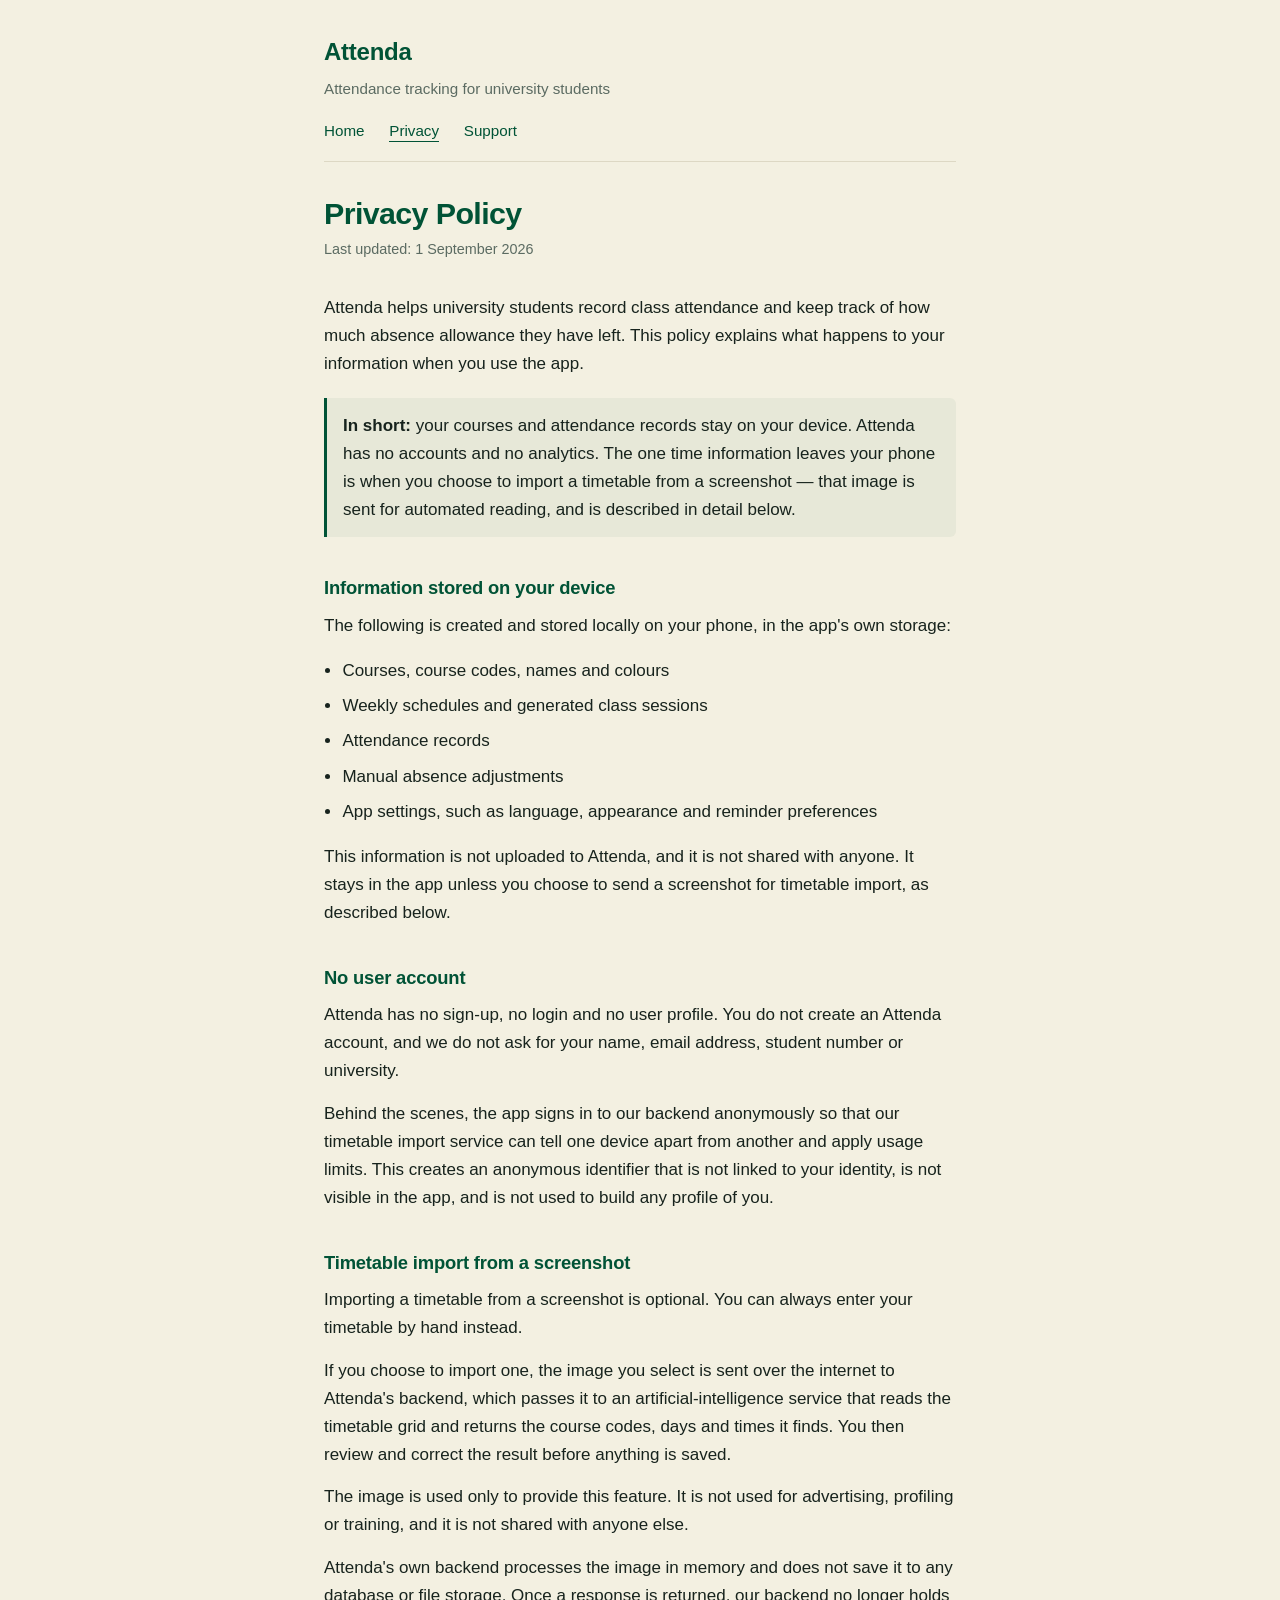
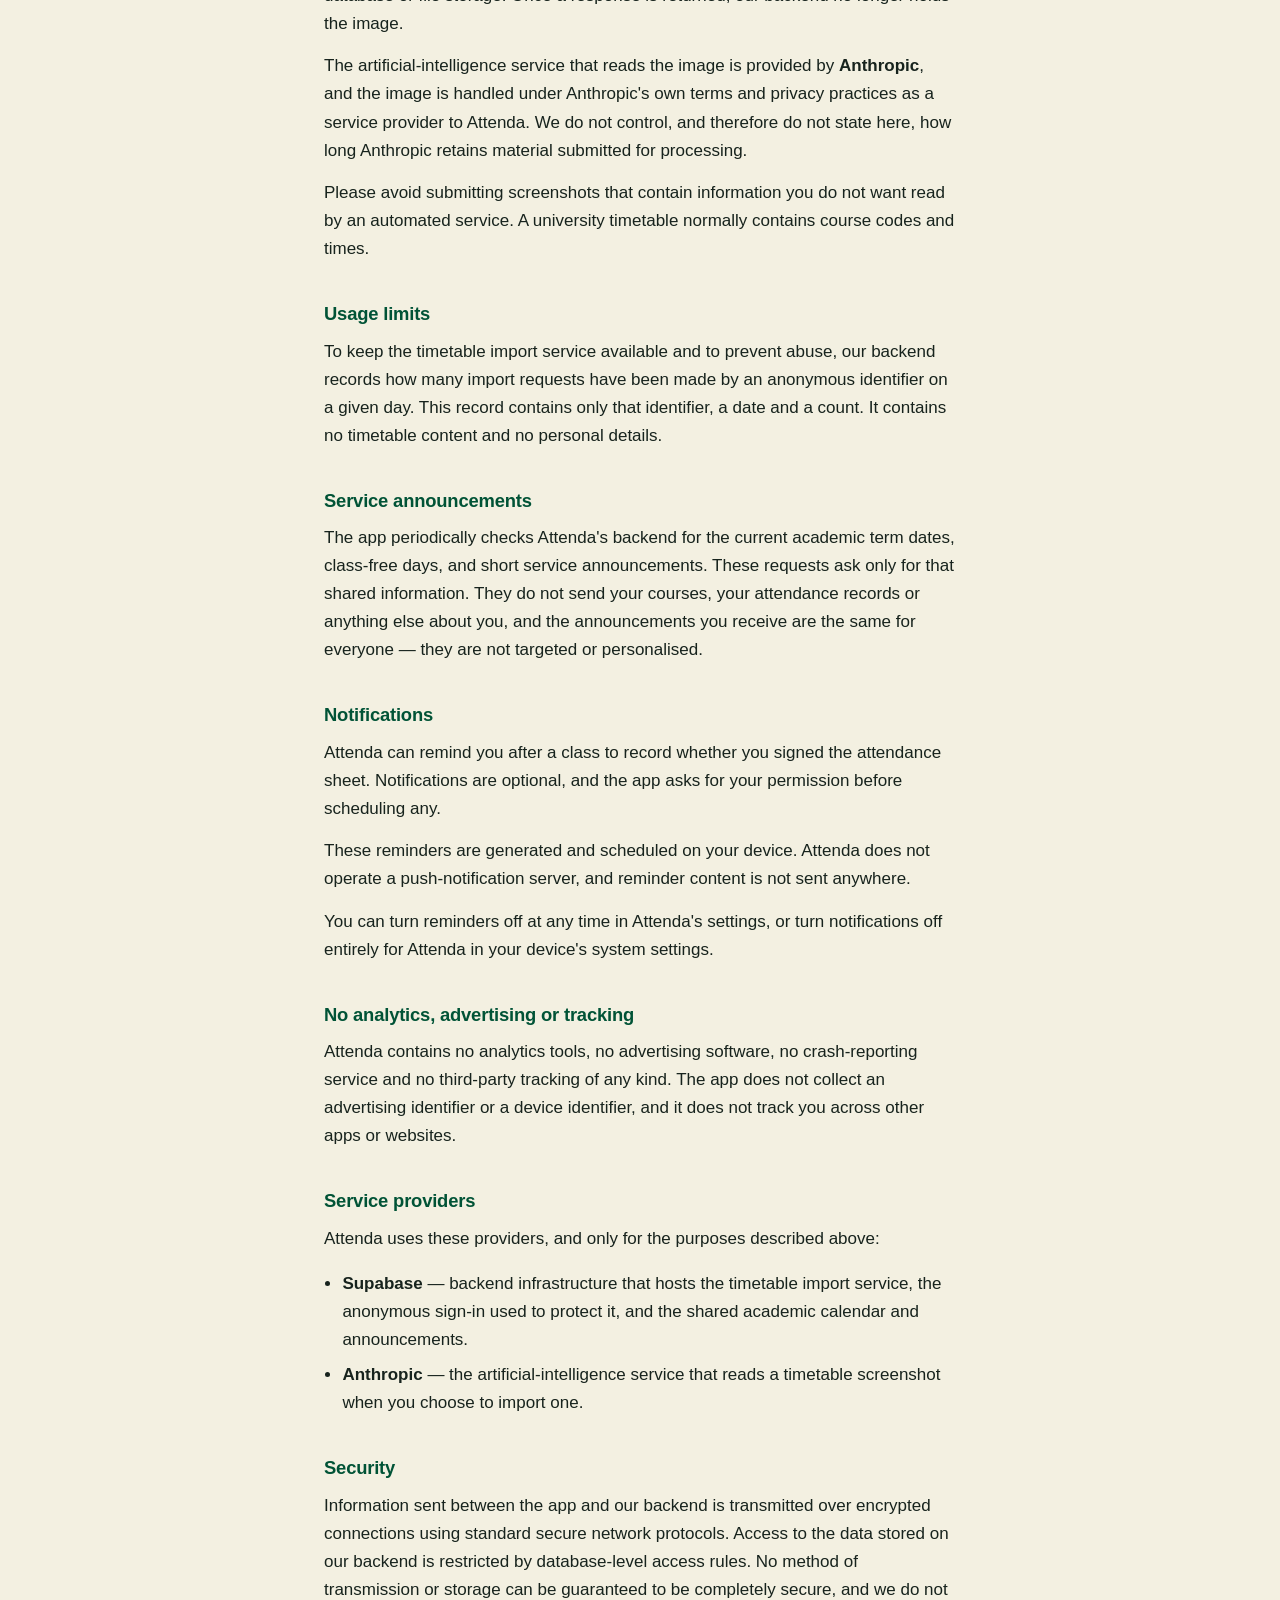
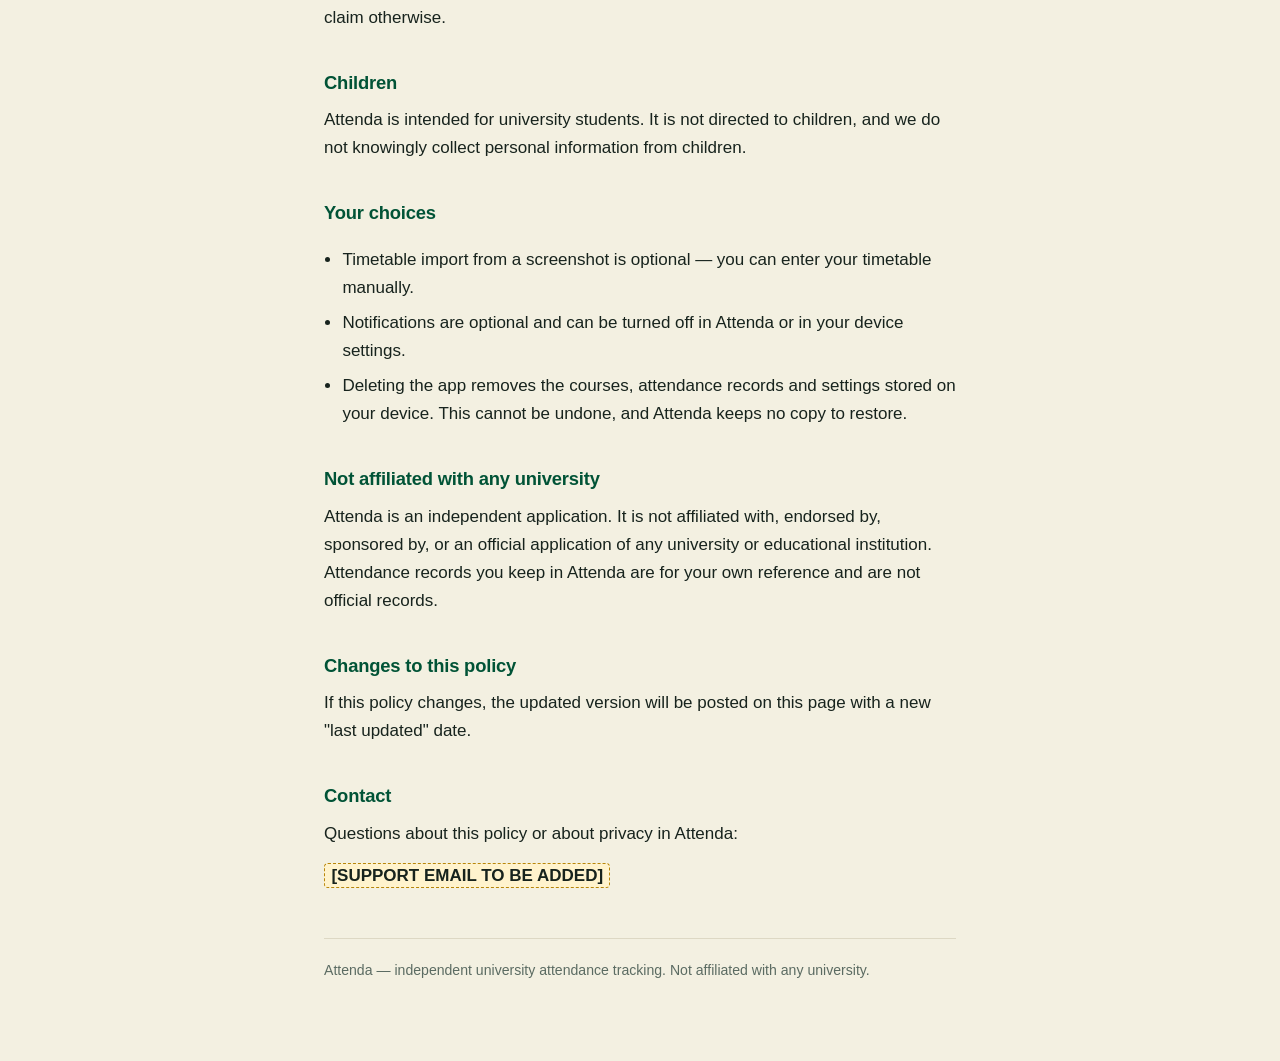
==== privacy/index.html @ cbb162d4 "Add Attenda privacy policy and support pages Static pages for App Store Connect: Privacy Policy URL " ====
<!doctype html>
<html lang="en">
<head>
<meta charset="utf-8">
<meta name="viewport" content="width=device-width, initial-scale=1">
<title>Privacy Policy — Attenda</title>
<meta name="description" content="Privacy policy for Attenda, a university attendance tracking app.">
<link rel="stylesheet" href="../assets/style.css">
</head>
<body>
<div class="wrap">
<header>
  <a class="brand" href="../">Attenda</a>
  <p class="tagline">Attendance tracking for university students</p>
  <nav>
    <a href="../">Home</a>
    <a href="../privacy/" aria-current="page">Privacy</a>
    <a href="../support/">Support</a>
  </nav>
</header>

<main>
<h1>Privacy Policy</h1>
<p class="updated">Last updated: 1 September 2026</p>

<p>Attenda helps university students record class attendance and keep track of how much
absence allowance they have left. This policy explains what happens to your information
when you use the app.</p>

<div class="note">
  <p><strong>In short:</strong> your courses and attendance records stay on your device.
  Attenda has no accounts and no analytics. The one time information leaves your phone is
  when you choose to import a timetable from a screenshot — that image is sent for
  automated reading, and is described in detail below.</p>
</div>

<h2>Information stored on your device</h2>
<p>The following is created and stored locally on your phone, in the app's own storage:</p>
<ul>
  <li>Courses, course codes, names and colours</li>
  <li>Weekly schedules and generated class sessions</li>
  <li>Attendance records</li>
  <li>Manual absence adjustments</li>
  <li>App settings, such as language, appearance and reminder preferences</li>
</ul>
<p>This information is not uploaded to Attenda, and it is not shared with anyone. It stays
in the app unless you choose to send a screenshot for timetable import, as described below.</p>

<h2>No user account</h2>
<p>Attenda has no sign-up, no login and no user profile. You do not create an Attenda
account, and we do not ask for your name, email address, student number or university.</p>
<p>Behind the scenes, the app signs in to our backend anonymously so that our timetable
import service can tell one device apart from another and apply usage limits. This creates
an anonymous identifier that is not linked to your identity, is not visible in the app, and
is not used to build any profile of you.</p>

<h2>Timetable import from a screenshot</h2>
<p>Importing a timetable from a screenshot is optional. You can always enter your timetable
by hand instead.</p>
<p>If you choose to import one, the image you select is sent over the internet to Attenda's
backend, which passes it to an artificial-intelligence service that reads the timetable grid
and returns the course codes, days and times it finds. You then review and correct the
result before anything is saved.</p>
<p>The image is used only to provide this feature. It is not used for advertising, profiling
or training, and it is not shared with anyone else.</p>
<p>Attenda's own backend processes the image in memory and does not save it to any database
or file storage. Once a response is returned, our backend no longer holds the image.</p>
<p>The artificial-intelligence service that reads the image is provided by
<strong>Anthropic</strong>, and the image is handled under Anthropic's own terms and privacy
practices as a service provider to Attenda. We do not control, and therefore do not state
here, how long Anthropic retains material submitted for processing.</p>
<p>Please avoid submitting screenshots that contain information you do not want read by an
automated service. A university timetable normally contains course codes and times.</p>

<h2>Usage limits</h2>
<p>To keep the timetable import service available and to prevent abuse, our backend records
how many import requests have been made by an anonymous identifier on a given day. This
record contains only that identifier, a date and a count. It contains no timetable content
and no personal details.</p>

<h2>Service announcements</h2>
<p>The app periodically checks Attenda's backend for the current academic term dates,
class-free days, and short service announcements. These requests ask only for that shared
information. They do not send your courses, your attendance records or anything else about
you, and the announcements you receive are the same for everyone — they are not targeted
or personalised.</p>

<h2>Notifications</h2>
<p>Attenda can remind you after a class to record whether you signed the attendance sheet.
Notifications are optional, and the app asks for your permission before scheduling any.</p>
<p>These reminders are generated and scheduled on your device. Attenda does not operate a
push-notification server, and reminder content is not sent anywhere.</p>
<p>You can turn reminders off at any time in Attenda's settings, or turn notifications off
entirely for Attenda in your device's system settings.</p>

<h2>No analytics, advertising or tracking</h2>
<p>Attenda contains no analytics tools, no advertising software, no crash-reporting service
and no third-party tracking of any kind. The app does not collect an advertising identifier
or a device identifier, and it does not track you across other apps or websites.</p>

<h2>Service providers</h2>
<p>Attenda uses these providers, and only for the purposes described above:</p>
<ul>
  <li><strong>Supabase</strong> — backend infrastructure that hosts the timetable import
  service, the anonymous sign-in used to protect it, and the shared academic calendar and
  announcements.</li>
  <li><strong>Anthropic</strong> — the artificial-intelligence service that reads a
  timetable screenshot when you choose to import one.</li>
</ul>

<h2>Security</h2>
<p>Information sent between the app and our backend is transmitted over encrypted
connections using standard secure network protocols. Access to the data stored on our
backend is restricted by database-level access rules. No method of transmission or storage
can be guaranteed to be completely secure, and we do not claim otherwise.</p>

<h2>Children</h2>
<p>Attenda is intended for university students. It is not directed to children, and we do
not knowingly collect personal information from children.</p>

<h2>Your choices</h2>
<ul>
  <li>Timetable import from a screenshot is optional — you can enter your timetable manually.</li>
  <li>Notifications are optional and can be turned off in Attenda or in your device settings.</li>
  <li>Deleting the app removes the courses, attendance records and settings stored on your
  device. This cannot be undone, and Attenda keeps no copy to restore.</li>
</ul>

<h2>Not affiliated with any university</h2>
<p>Attenda is an independent application. It is not affiliated with, endorsed by, sponsored
by, or an official application of any university or educational institution. Attendance
records you keep in Attenda are for your own reference and are not official records.</p>

<h2>Changes to this policy</h2>
<p>If this policy changes, the updated version will be posted on this page with a new
"last updated" date.</p>

<h2>Contact</h2>
<p>Questions about this policy or about privacy in Attenda:</p>
<p><span class="placeholder">[SUPPORT EMAIL TO BE ADDED]</span></p>
</main>

<footer>
  <p>Attenda — independent university attendance tracking. Not affiliated with any university.</p>
</footer>
</div>
</body>
</html>
---- assets/style.css ----
/* Attenda site — brand colours sampled from the app icon:
   cream #F3F0E1 ground, deep green #005336 mark. */
:root {
  --green: #005336;
  --green-soft: #1d6b4c;
  --cream: #f3f0e1;
  --ink: #17231d;
  --muted: #5b6b62;
  --rule: #ddd8c4;
  --measure: 42rem;
}

* { box-sizing: border-box; }

html { -webkit-text-size-adjust: 100%; }

body {
  margin: 0;
  background: var(--cream);
  color: var(--ink);
  font: 400 17px/1.65 -apple-system, BlinkMacSystemFont, "Segoe UI", Roboto,
        Helvetica, Arial, sans-serif;
}

.wrap {
  max-width: var(--measure);
  margin: 0 auto;
  padding: 2rem 1.25rem 4rem;
}

header {
  border-bottom: 1px solid var(--rule);
  padding-bottom: 1rem;
  margin-bottom: 2rem;
}

.brand {
  display: inline-block;
  color: var(--green);
  font-size: 1.5rem;
  font-weight: 600;
  letter-spacing: -0.01em;
  text-decoration: none;
}

.tagline {
  margin: 0.25rem 0 0;
  color: var(--muted);
  font-size: 0.95rem;
}

nav { margin-top: 1rem; }

nav a {
  color: var(--green);
  text-decoration: none;
  font-size: 0.95rem;
  font-weight: 500;
  margin-right: 1.25rem;
  border-bottom: 1px solid transparent;
  padding-bottom: 2px;
}

nav a:hover,
nav a:focus { border-bottom-color: var(--green); }

nav a[aria-current="page"] {
  border-bottom-color: var(--green);
  cursor: default;
}

h1 {
  color: var(--green);
  font-size: 1.9rem;
  line-height: 1.25;
  letter-spacing: -0.02em;
  margin: 0 0 0.4rem;
}

h2 {
  color: var(--green);
  font-size: 1.15rem;
  margin: 2.25rem 0 0.5rem;
  letter-spacing: -0.01em;
}

p, li { margin: 0 0 0.9rem; }

ul { padding-left: 1.15rem; }

li { margin-bottom: 0.45rem; }

a { color: var(--green-soft); }

.updated {
  color: var(--muted);
  font-size: 0.9rem;
  margin: 0 0 2rem;
}

.note {
  background: rgba(0, 83, 54, 0.05);
  border-left: 3px solid var(--green);
  padding: 0.85rem 1rem;
  margin: 1.25rem 0;
  border-radius: 0 6px 6px 0;
}

.note p:last-child { margin-bottom: 0; }

.placeholder {
  background: #fff3cd;
  border: 1px dashed #b8860b;
  border-radius: 4px;
  padding: 0.1rem 0.4rem;
  font-weight: 600;
}

footer {
  border-top: 1px solid var(--rule);
  margin-top: 3rem;
  padding-top: 1.25rem;
  color: var(--muted);
  font-size: 0.88rem;
}

@media (max-width: 480px) {
  body { font-size: 16px; }
  .wrap { padding: 1.5rem 1.1rem 3rem; }
  h1 { font-size: 1.6rem; }
}
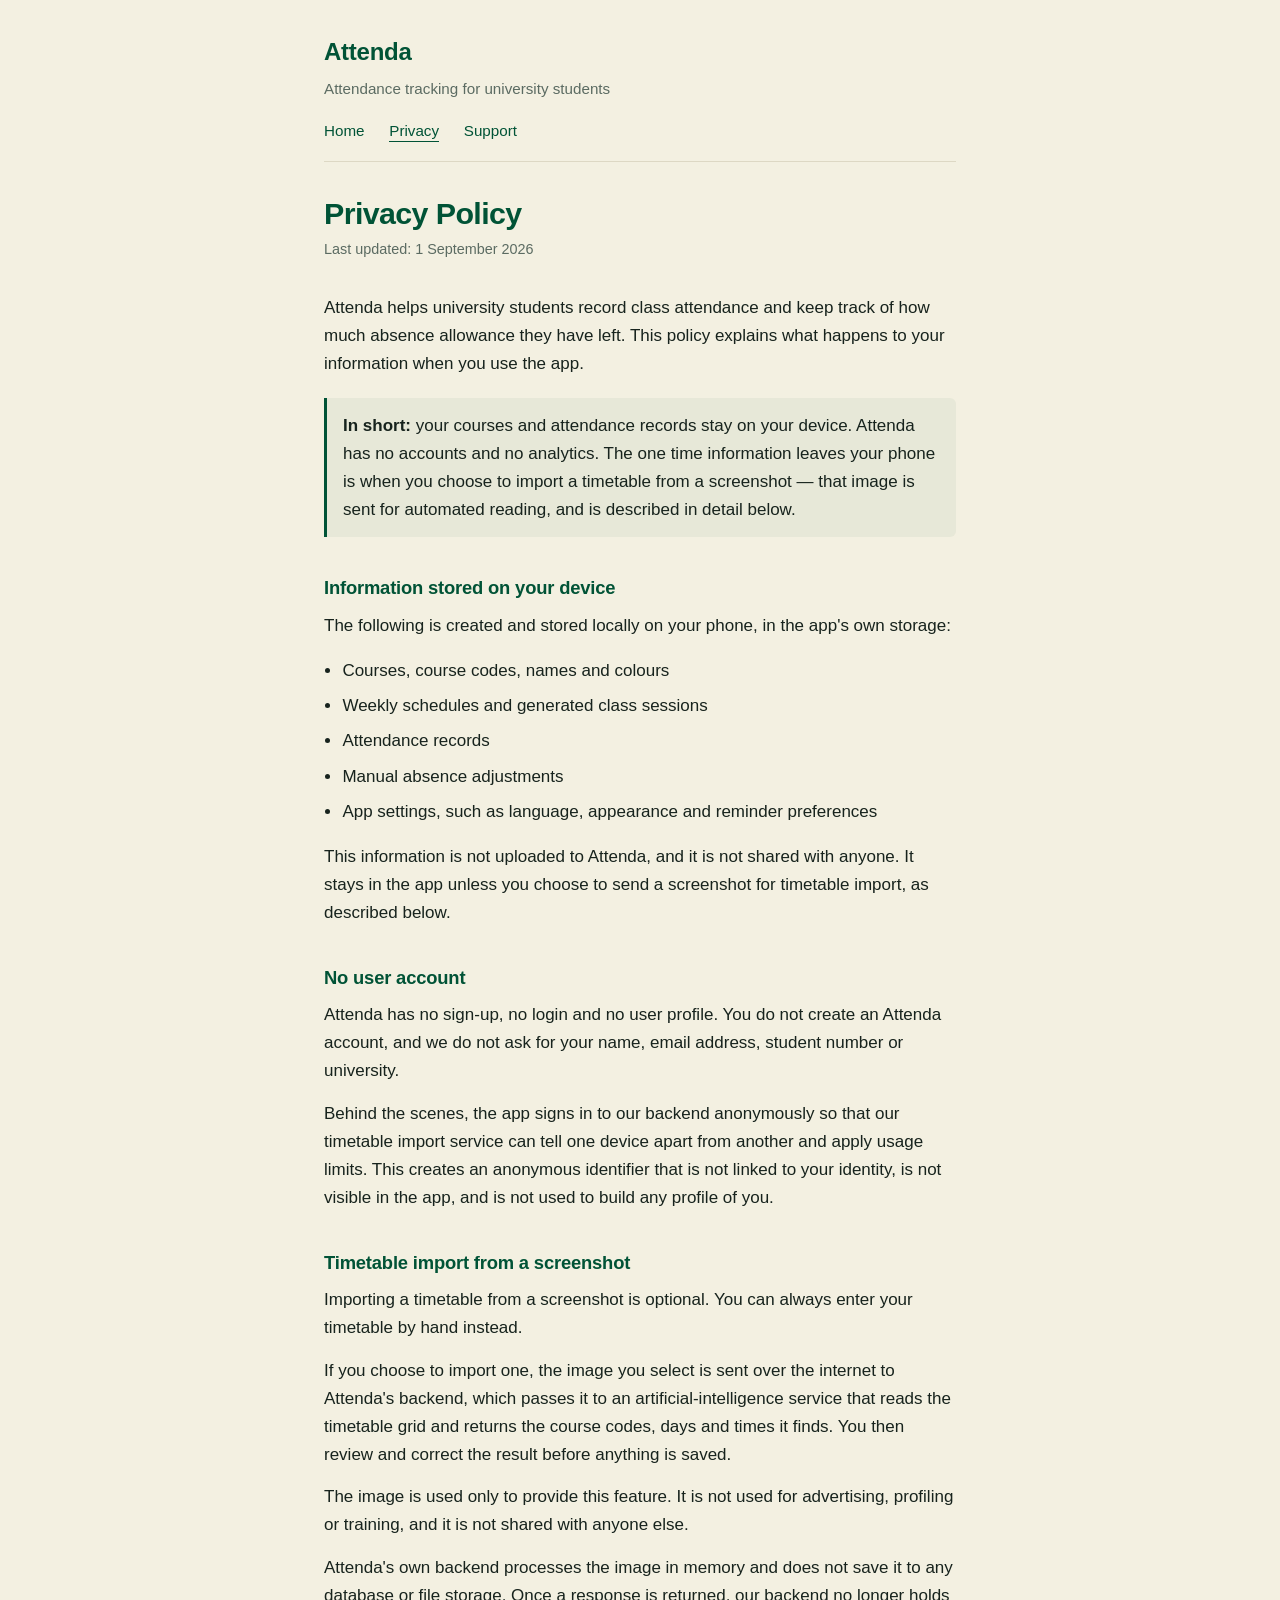
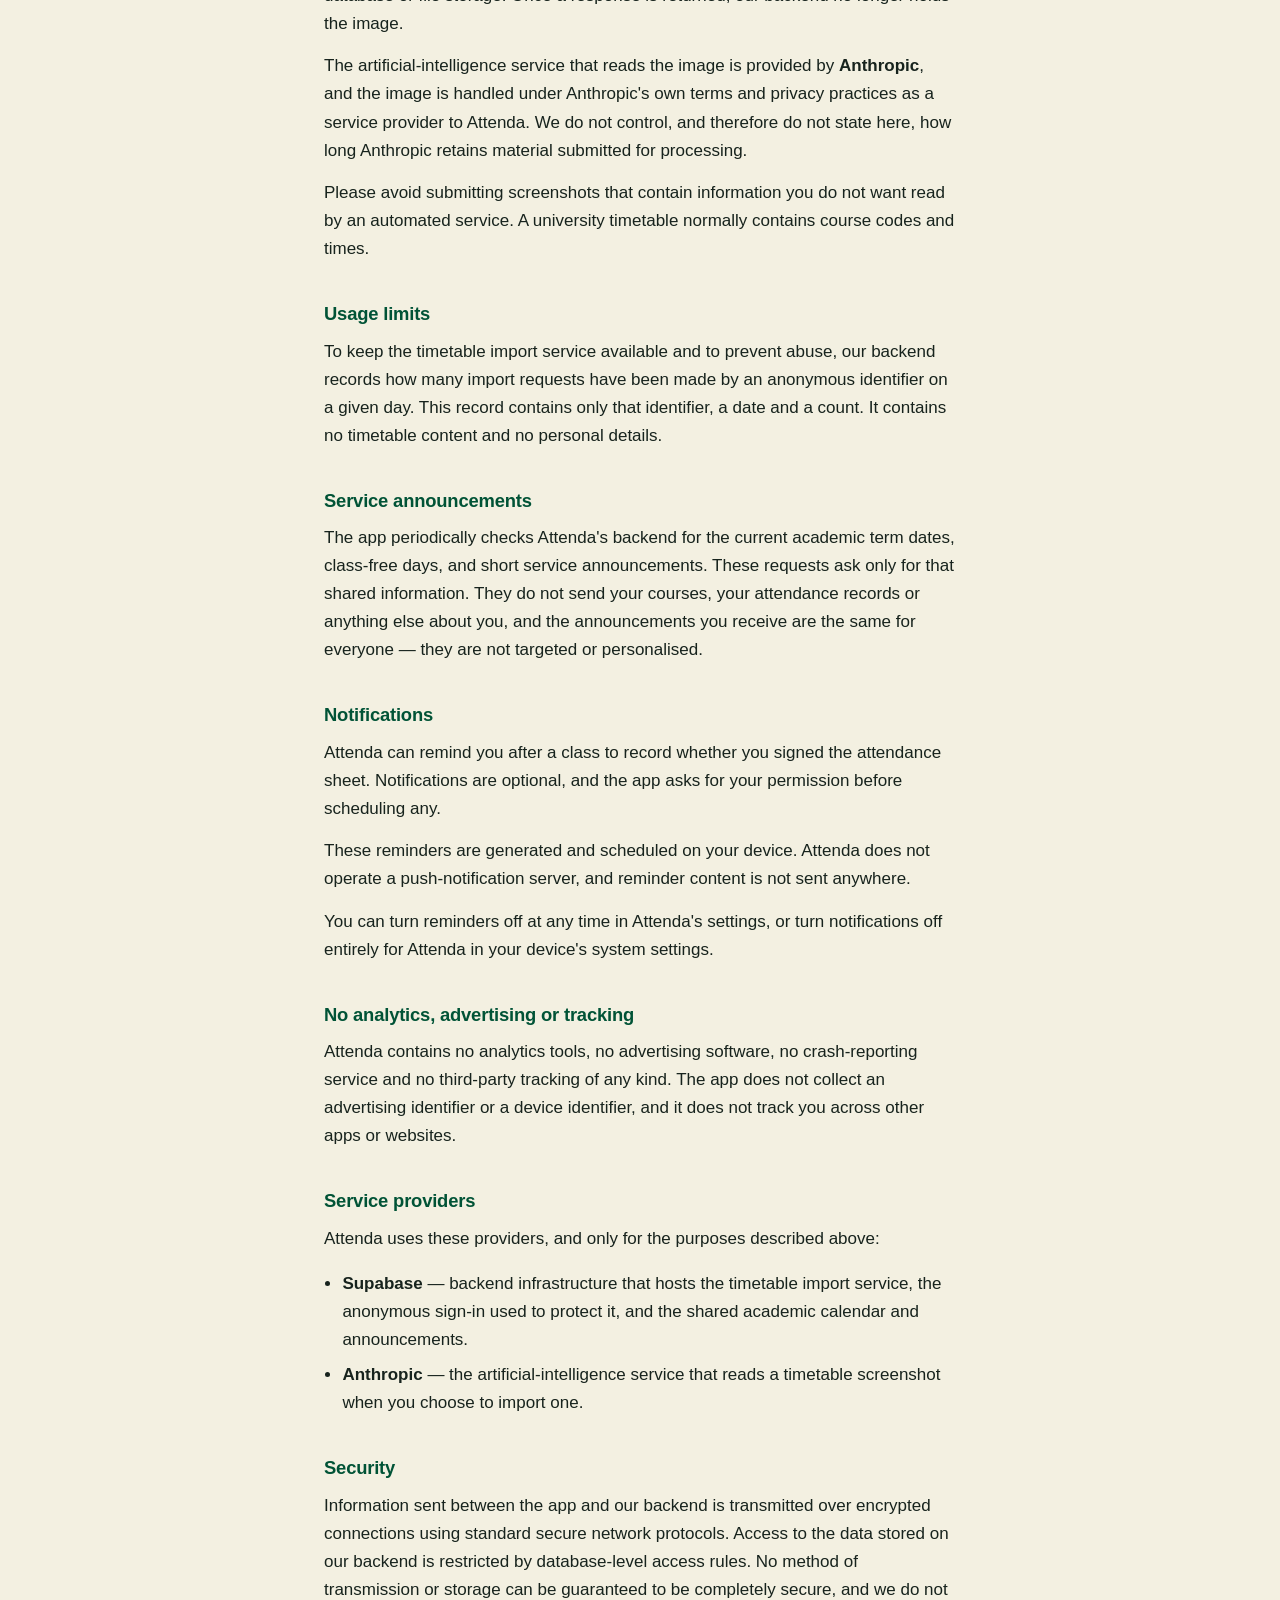
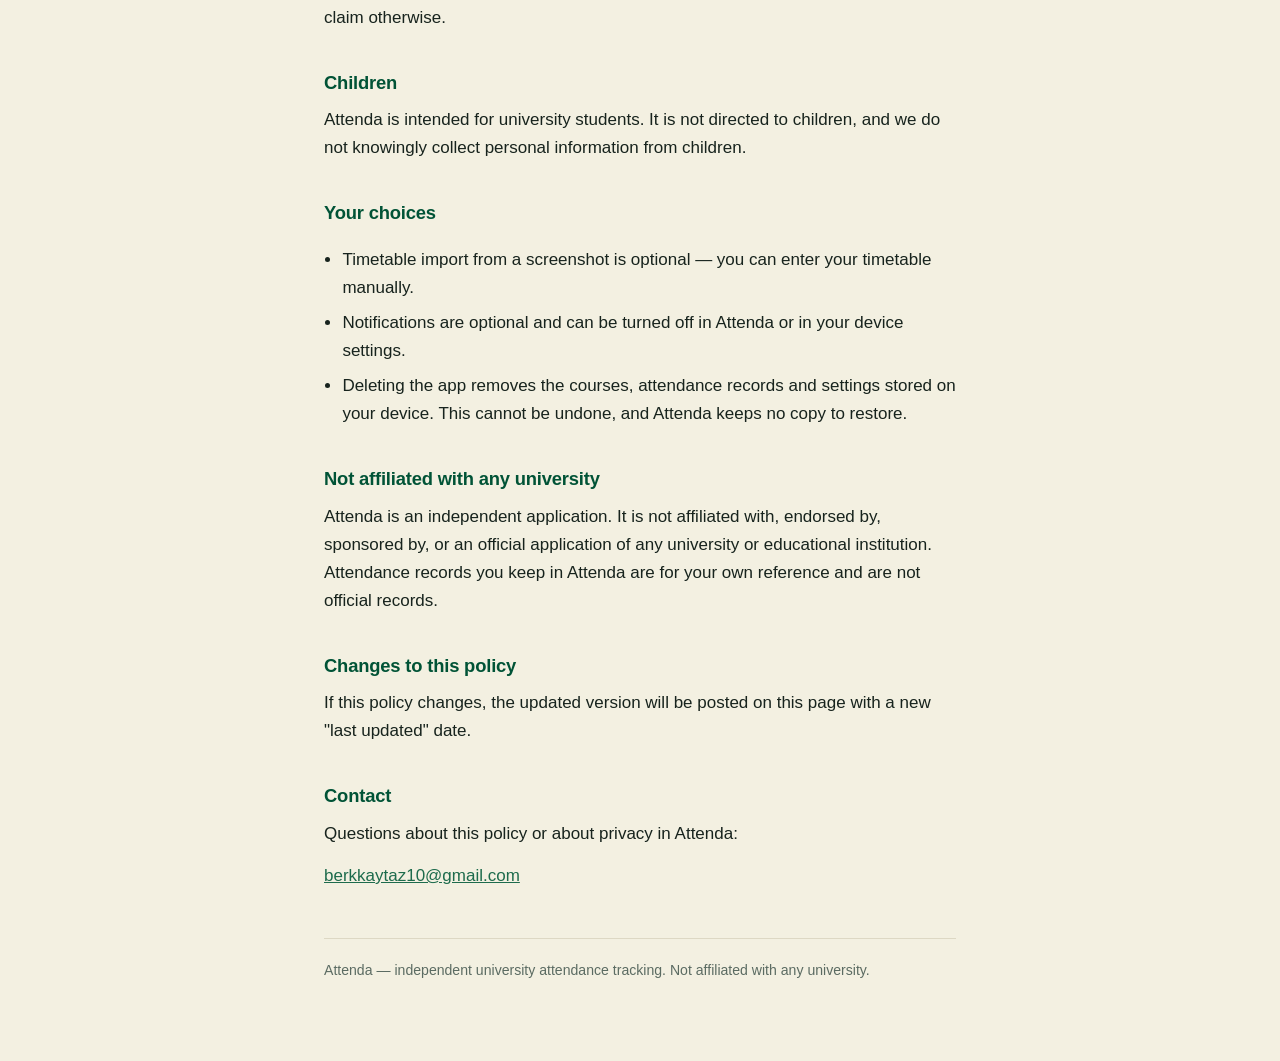
==== commit aa312e02: "Set the support email address Co-Authored-By: Claude Opus 5 <noreply@anthropic.com> Claude-Session: " ====
--- a/privacy/index.html
+++ b/privacy/index.html
@@ -137,7 +137,7 @@
 
 <h2>Contact</h2>
 <p>Questions about this policy or about privacy in Attenda:</p>
-<p><span class="placeholder">[SUPPORT EMAIL TO BE ADDED]</span></p>
+<p><a href="mailto:berkkaytaz10@gmail.com">berkkaytaz10@gmail.com</a></p>
 </main>
 
 <footer>
--- a/assets/style.css
+++ b/assets/style.css
@@ -108,14 +108,6 @@
 
 .note p:last-child { margin-bottom: 0; }
 
-.placeholder {
-  background: #fff3cd;
-  border: 1px dashed #b8860b;
-  border-radius: 4px;
-  padding: 0.1rem 0.4rem;
-  font-weight: 600;
-}
-
 footer {
   border-top: 1px solid var(--rule);
   margin-top: 3rem;
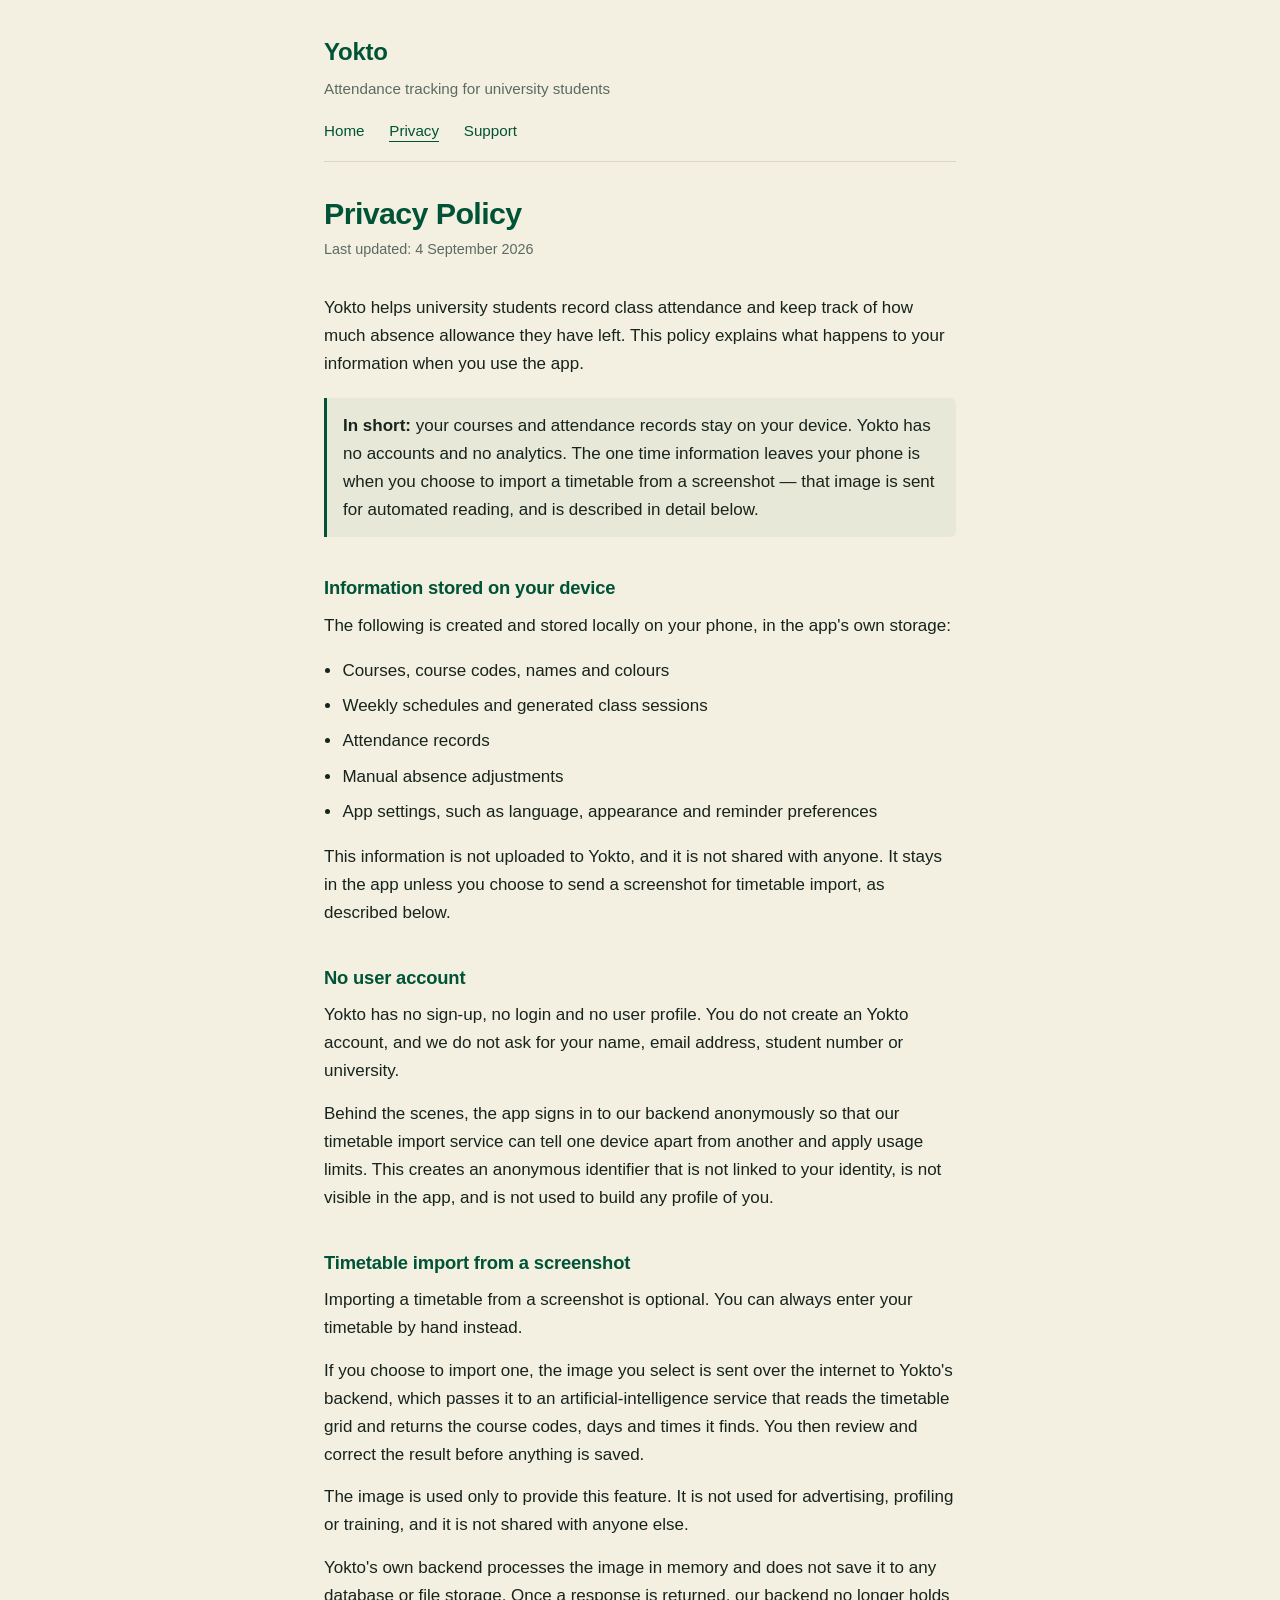
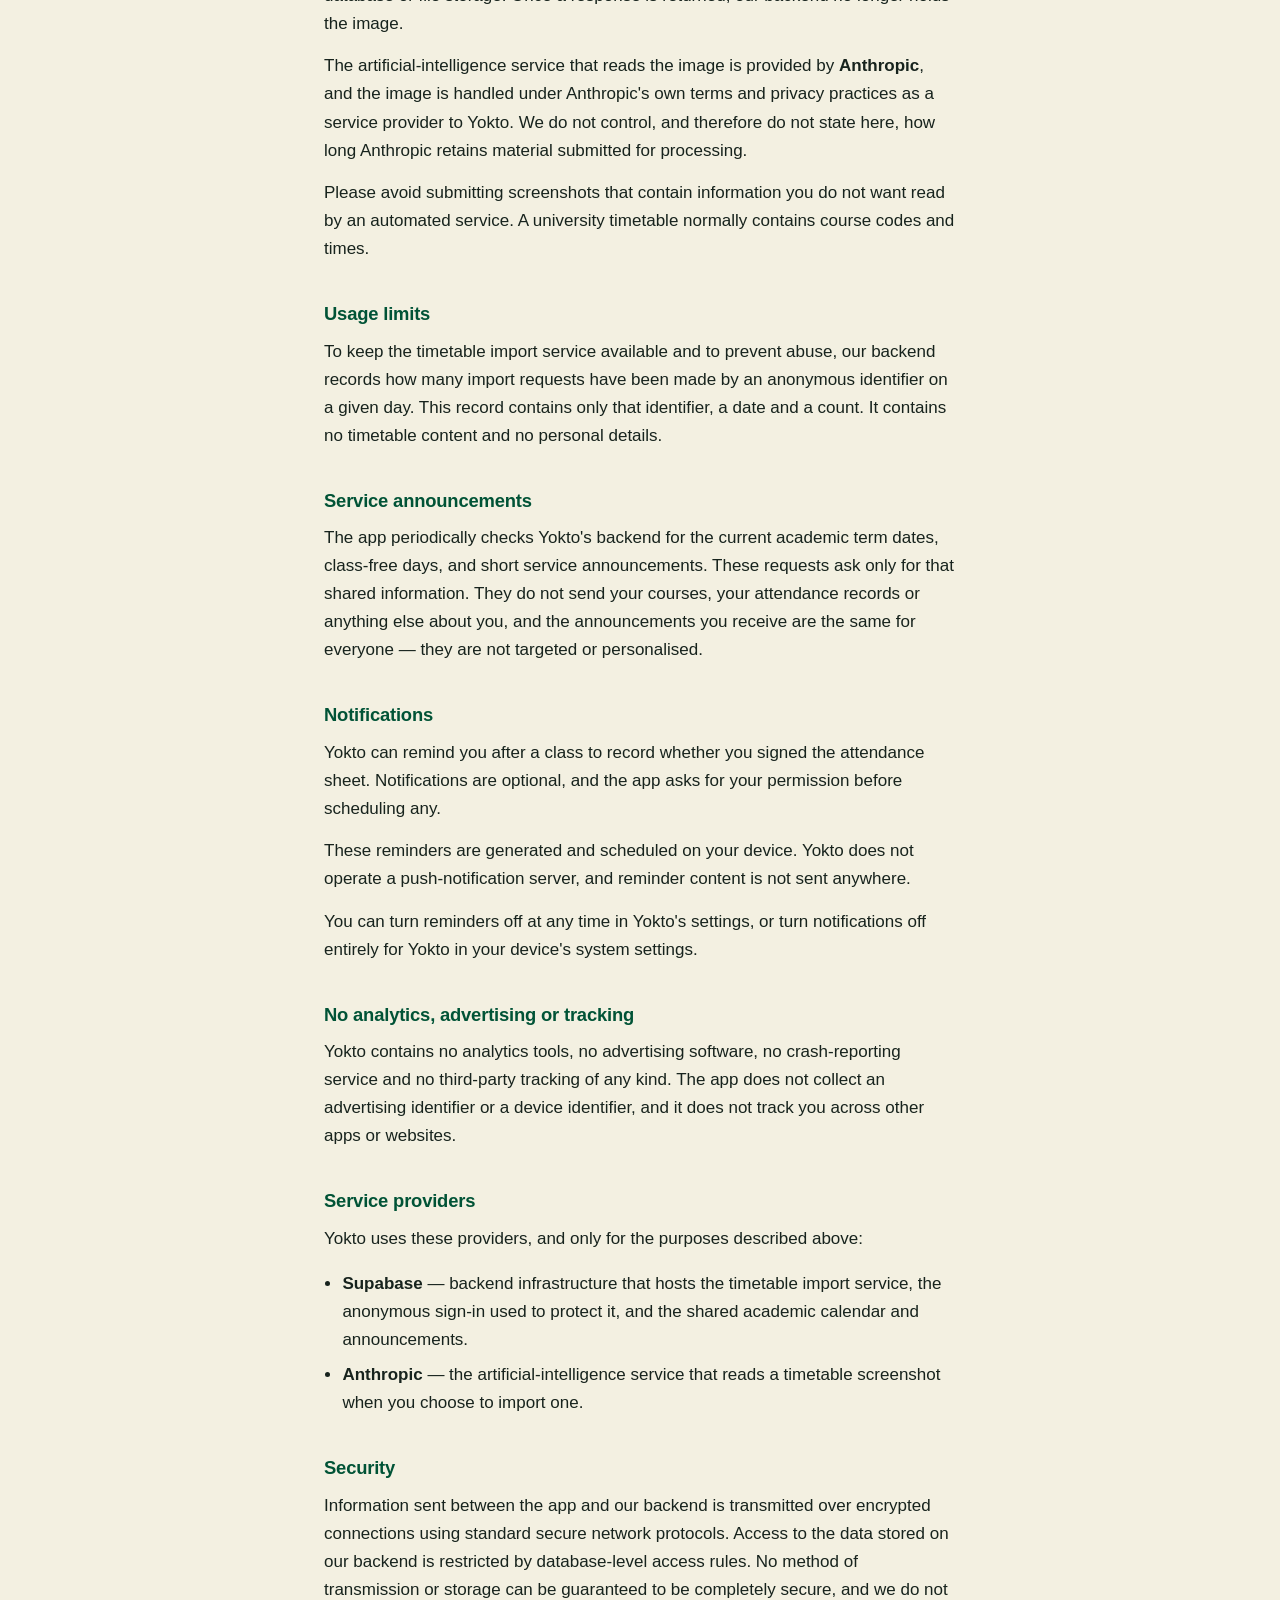
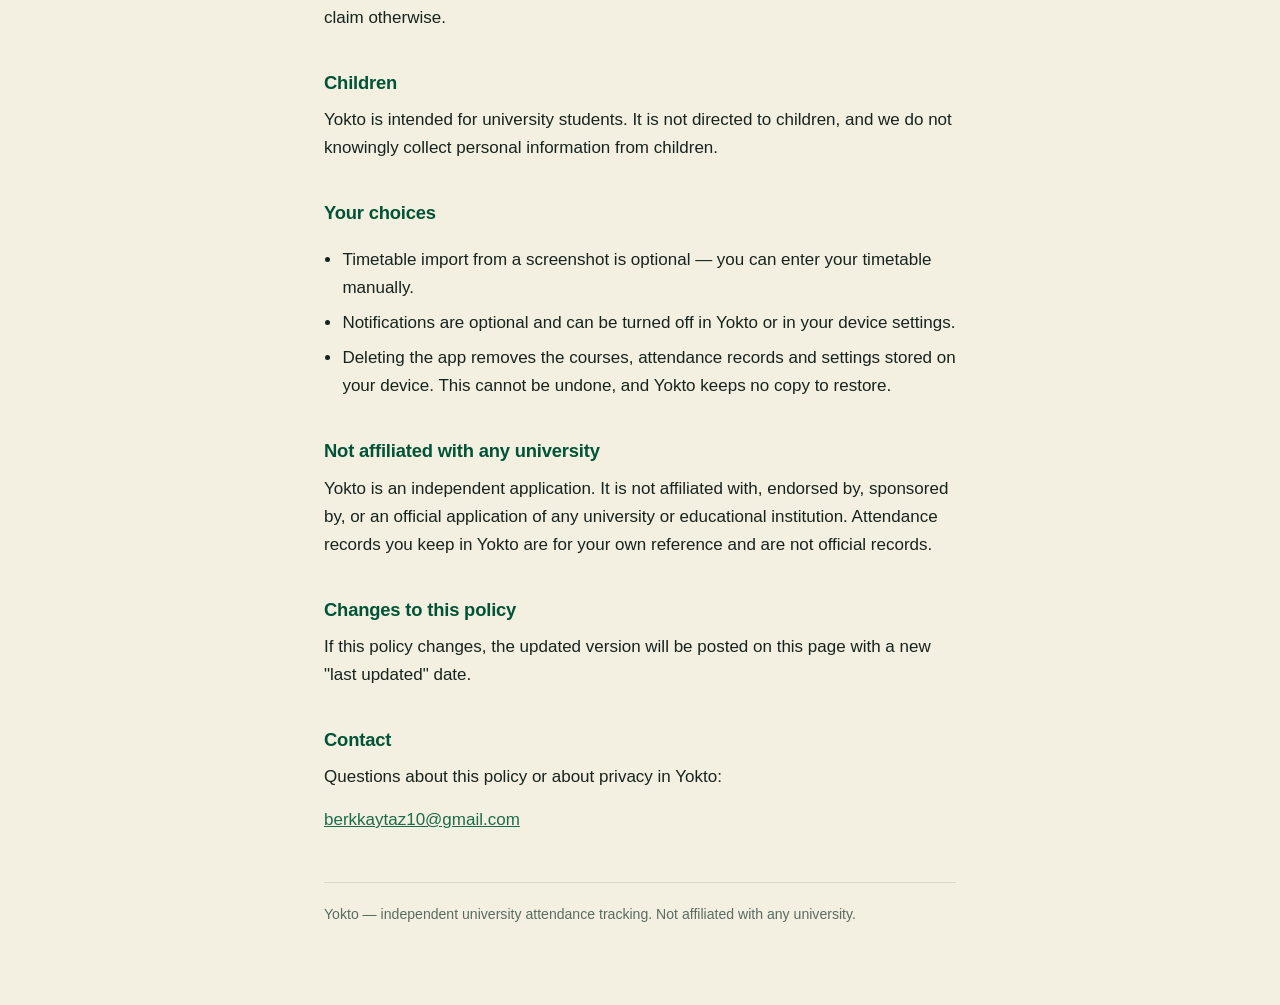
==== commit 6d26d9a6: "Rebrand the site from Attenda to Yokto The iOS app was renamed for 1.0.1. These pages are the Privac" ====
--- a/privacy/index.html
+++ b/privacy/index.html
@@ -3,14 +3,14 @@
 <head>
 <meta charset="utf-8">
 <meta name="viewport" content="width=device-width, initial-scale=1">
-<title>Privacy Policy — Attenda</title>
-<meta name="description" content="Privacy policy for Attenda, a university attendance tracking app.">
+<title>Privacy Policy — Yokto</title>
+<meta name="description" content="Privacy policy for Yokto, a university attendance tracking app.">
 <link rel="stylesheet" href="../assets/style.css">
 </head>
 <body>
 <div class="wrap">
 <header>
-  <a class="brand" href="../">Attenda</a>
+  <a class="brand" href="../">Yokto</a>
   <p class="tagline">Attendance tracking for university students</p>
   <nav>
     <a href="../">Home</a>
@@ -21,15 +21,15 @@
 
 <main>
 <h1>Privacy Policy</h1>
-<p class="updated">Last updated: 1 September 2026</p>
+<p class="updated">Last updated: 4 September 2026</p>
 
-<p>Attenda helps university students record class attendance and keep track of how much
+<p>Yokto helps university students record class attendance and keep track of how much
 absence allowance they have left. This policy explains what happens to your information
 when you use the app.</p>
 
 <div class="note">
   <p><strong>In short:</strong> your courses and attendance records stay on your device.
-  Attenda has no accounts and no analytics. The one time information leaves your phone is
+  Yokto has no accounts and no analytics. The one time information leaves your phone is
   when you choose to import a timetable from a screenshot — that image is sent for
   automated reading, and is described in detail below.</p>
 </div>
@@ -43,11 +43,11 @@
   <li>Manual absence adjustments</li>
   <li>App settings, such as language, appearance and reminder preferences</li>
 </ul>
-<p>This information is not uploaded to Attenda, and it is not shared with anyone. It stays
+<p>This information is not uploaded to Yokto, and it is not shared with anyone. It stays
 in the app unless you choose to send a screenshot for timetable import, as described below.</p>
 
 <h2>No user account</h2>
-<p>Attenda has no sign-up, no login and no user profile. You do not create an Attenda
+<p>Yokto has no sign-up, no login and no user profile. You do not create an Yokto
 account, and we do not ask for your name, email address, student number or university.</p>
 <p>Behind the scenes, the app signs in to our backend anonymously so that our timetable
 import service can tell one device apart from another and apply usage limits. This creates
@@ -57,17 +57,17 @@
 <h2>Timetable import from a screenshot</h2>
 <p>Importing a timetable from a screenshot is optional. You can always enter your timetable
 by hand instead.</p>
-<p>If you choose to import one, the image you select is sent over the internet to Attenda's
+<p>If you choose to import one, the image you select is sent over the internet to Yokto's
 backend, which passes it to an artificial-intelligence service that reads the timetable grid
 and returns the course codes, days and times it finds. You then review and correct the
 result before anything is saved.</p>
 <p>The image is used only to provide this feature. It is not used for advertising, profiling
 or training, and it is not shared with anyone else.</p>
-<p>Attenda's own backend processes the image in memory and does not save it to any database
+<p>Yokto's own backend processes the image in memory and does not save it to any database
 or file storage. Once a response is returned, our backend no longer holds the image.</p>
 <p>The artificial-intelligence service that reads the image is provided by
 <strong>Anthropic</strong>, and the image is handled under Anthropic's own terms and privacy
-practices as a service provider to Attenda. We do not control, and therefore do not state
+practices as a service provider to Yokto. We do not control, and therefore do not state
 here, how long Anthropic retains material submitted for processing.</p>
 <p>Please avoid submitting screenshots that contain information you do not want read by an
 automated service. A university timetable normally contains course codes and times.</p>
@@ -79,27 +79,27 @@
 and no personal details.</p>
 
 <h2>Service announcements</h2>
-<p>The app periodically checks Attenda's backend for the current academic term dates,
+<p>The app periodically checks Yokto's backend for the current academic term dates,
 class-free days, and short service announcements. These requests ask only for that shared
 information. They do not send your courses, your attendance records or anything else about
 you, and the announcements you receive are the same for everyone — they are not targeted
 or personalised.</p>
 
 <h2>Notifications</h2>
-<p>Attenda can remind you after a class to record whether you signed the attendance sheet.
+<p>Yokto can remind you after a class to record whether you signed the attendance sheet.
 Notifications are optional, and the app asks for your permission before scheduling any.</p>
-<p>These reminders are generated and scheduled on your device. Attenda does not operate a
+<p>These reminders are generated and scheduled on your device. Yokto does not operate a
 push-notification server, and reminder content is not sent anywhere.</p>
-<p>You can turn reminders off at any time in Attenda's settings, or turn notifications off
-entirely for Attenda in your device's system settings.</p>
+<p>You can turn reminders off at any time in Yokto's settings, or turn notifications off
+entirely for Yokto in your device's system settings.</p>
 
 <h2>No analytics, advertising or tracking</h2>
-<p>Attenda contains no analytics tools, no advertising software, no crash-reporting service
+<p>Yokto contains no analytics tools, no advertising software, no crash-reporting service
 and no third-party tracking of any kind. The app does not collect an advertising identifier
 or a device identifier, and it does not track you across other apps or websites.</p>
 
 <h2>Service providers</h2>
-<p>Attenda uses these providers, and only for the purposes described above:</p>
+<p>Yokto uses these providers, and only for the purposes described above:</p>
 <ul>
   <li><strong>Supabase</strong> — backend infrastructure that hosts the timetable import
   service, the anonymous sign-in used to protect it, and the shared academic calendar and
@@ -115,33 +115,33 @@
 can be guaranteed to be completely secure, and we do not claim otherwise.</p>
 
 <h2>Children</h2>
-<p>Attenda is intended for university students. It is not directed to children, and we do
+<p>Yokto is intended for university students. It is not directed to children, and we do
 not knowingly collect personal information from children.</p>
 
 <h2>Your choices</h2>
 <ul>
   <li>Timetable import from a screenshot is optional — you can enter your timetable manually.</li>
-  <li>Notifications are optional and can be turned off in Attenda or in your device settings.</li>
+  <li>Notifications are optional and can be turned off in Yokto or in your device settings.</li>
   <li>Deleting the app removes the courses, attendance records and settings stored on your
-  device. This cannot be undone, and Attenda keeps no copy to restore.</li>
+  device. This cannot be undone, and Yokto keeps no copy to restore.</li>
 </ul>
 
 <h2>Not affiliated with any university</h2>
-<p>Attenda is an independent application. It is not affiliated with, endorsed by, sponsored
+<p>Yokto is an independent application. It is not affiliated with, endorsed by, sponsored
 by, or an official application of any university or educational institution. Attendance
-records you keep in Attenda are for your own reference and are not official records.</p>
+records you keep in Yokto are for your own reference and are not official records.</p>
 
 <h2>Changes to this policy</h2>
 <p>If this policy changes, the updated version will be posted on this page with a new
 "last updated" date.</p>
 
 <h2>Contact</h2>
-<p>Questions about this policy or about privacy in Attenda:</p>
+<p>Questions about this policy or about privacy in Yokto:</p>
 <p><a href="mailto:berkkaytaz10@gmail.com">berkkaytaz10@gmail.com</a></p>
 </main>
 
 <footer>
-  <p>Attenda — independent university attendance tracking. Not affiliated with any university.</p>
+  <p>Yokto — independent university attendance tracking. Not affiliated with any university.</p>
 </footer>
 </div>
 </body>
--- a/assets/style.css
+++ b/assets/style.css
@@ -1,4 +1,4 @@
-/* Attenda site — brand colours sampled from the app icon:
+/* Yokto site — brand colours matching the app icon:
    cream #F3F0E1 ground, deep green #005336 mark. */
 :root {
   --green: #005336;
